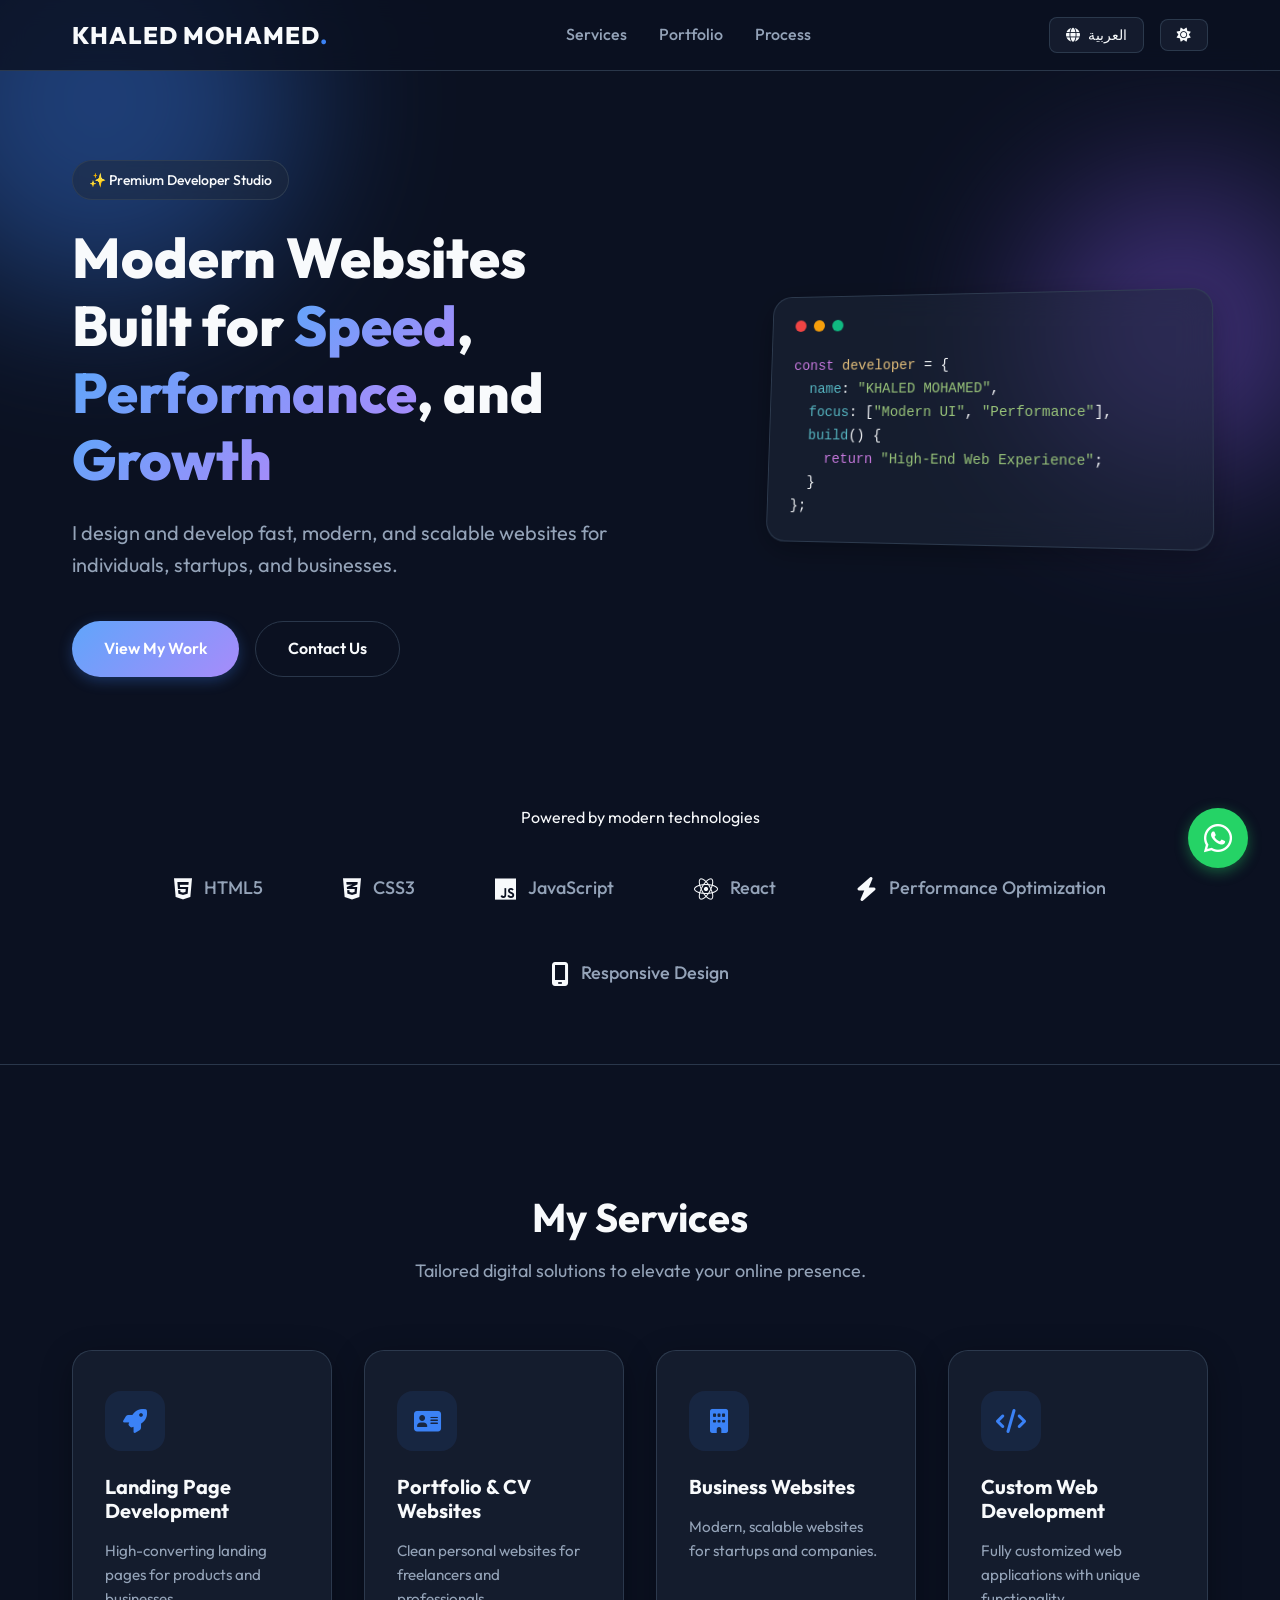
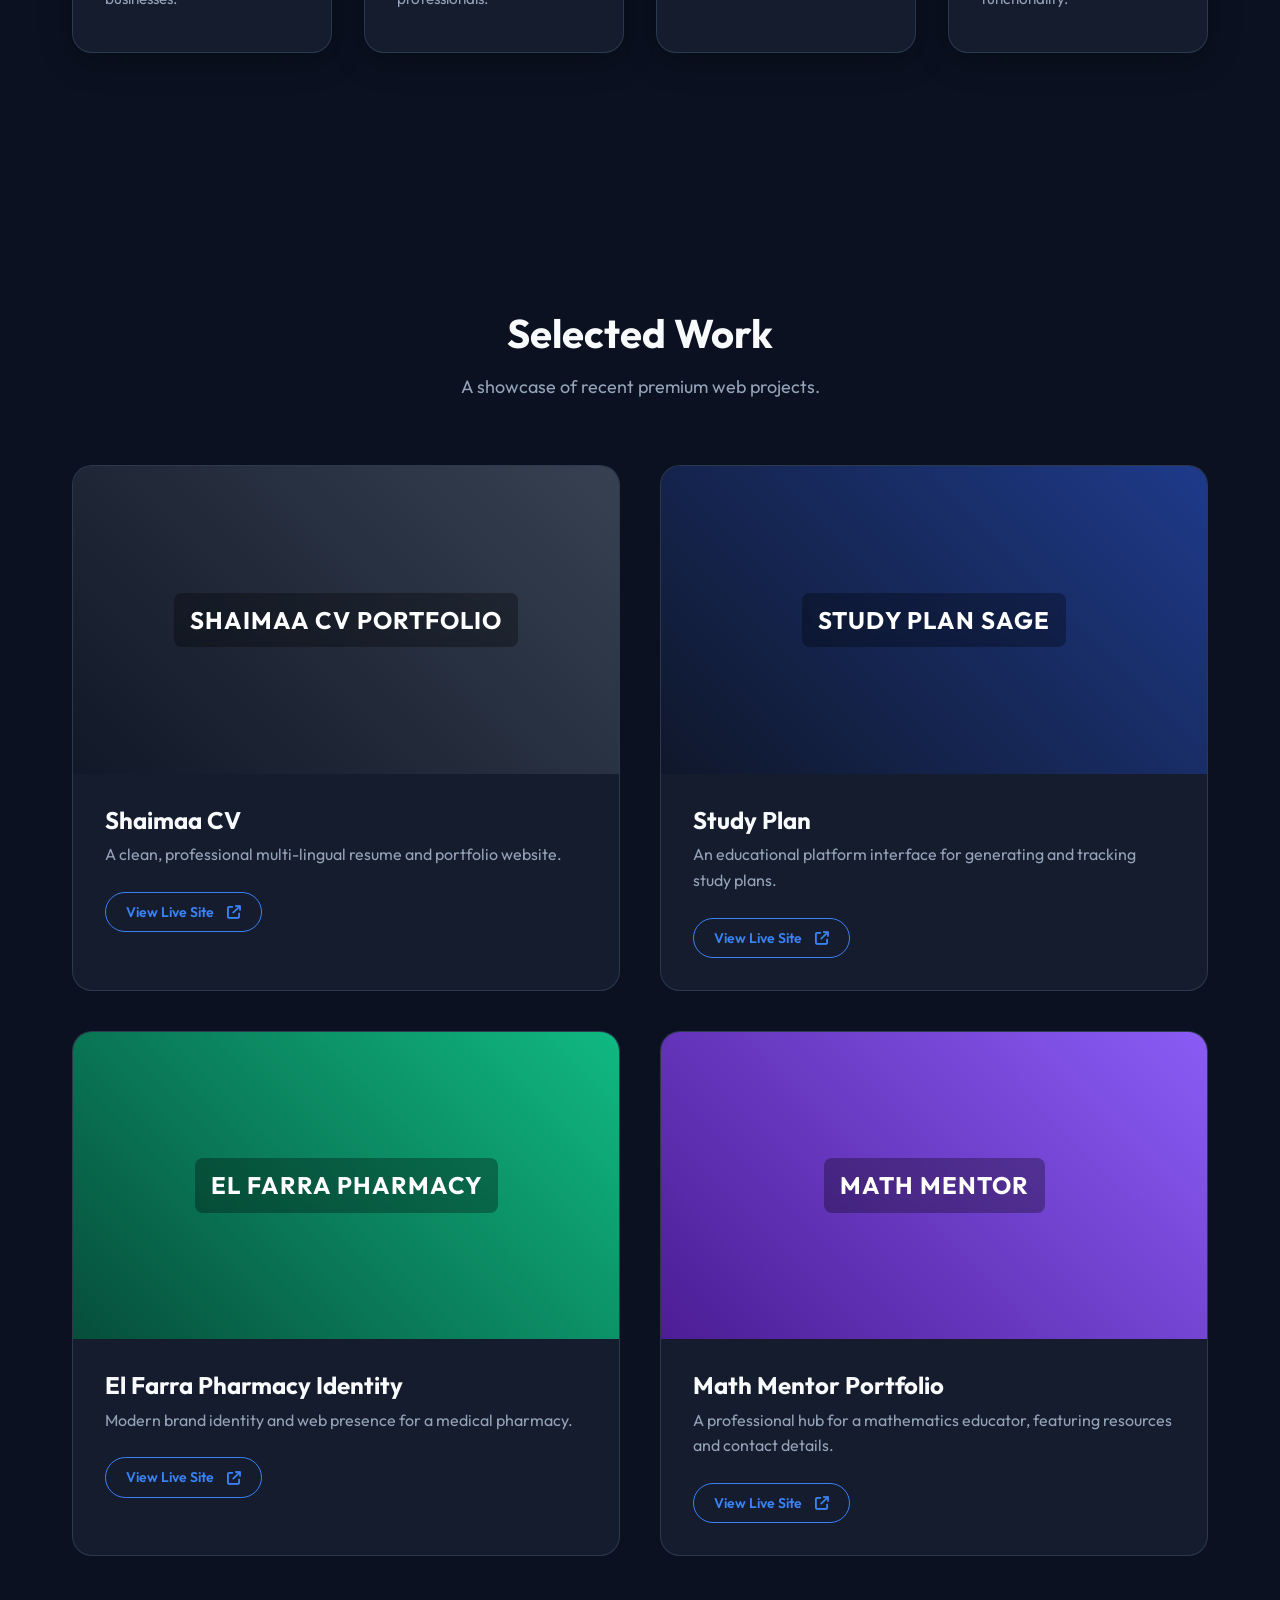
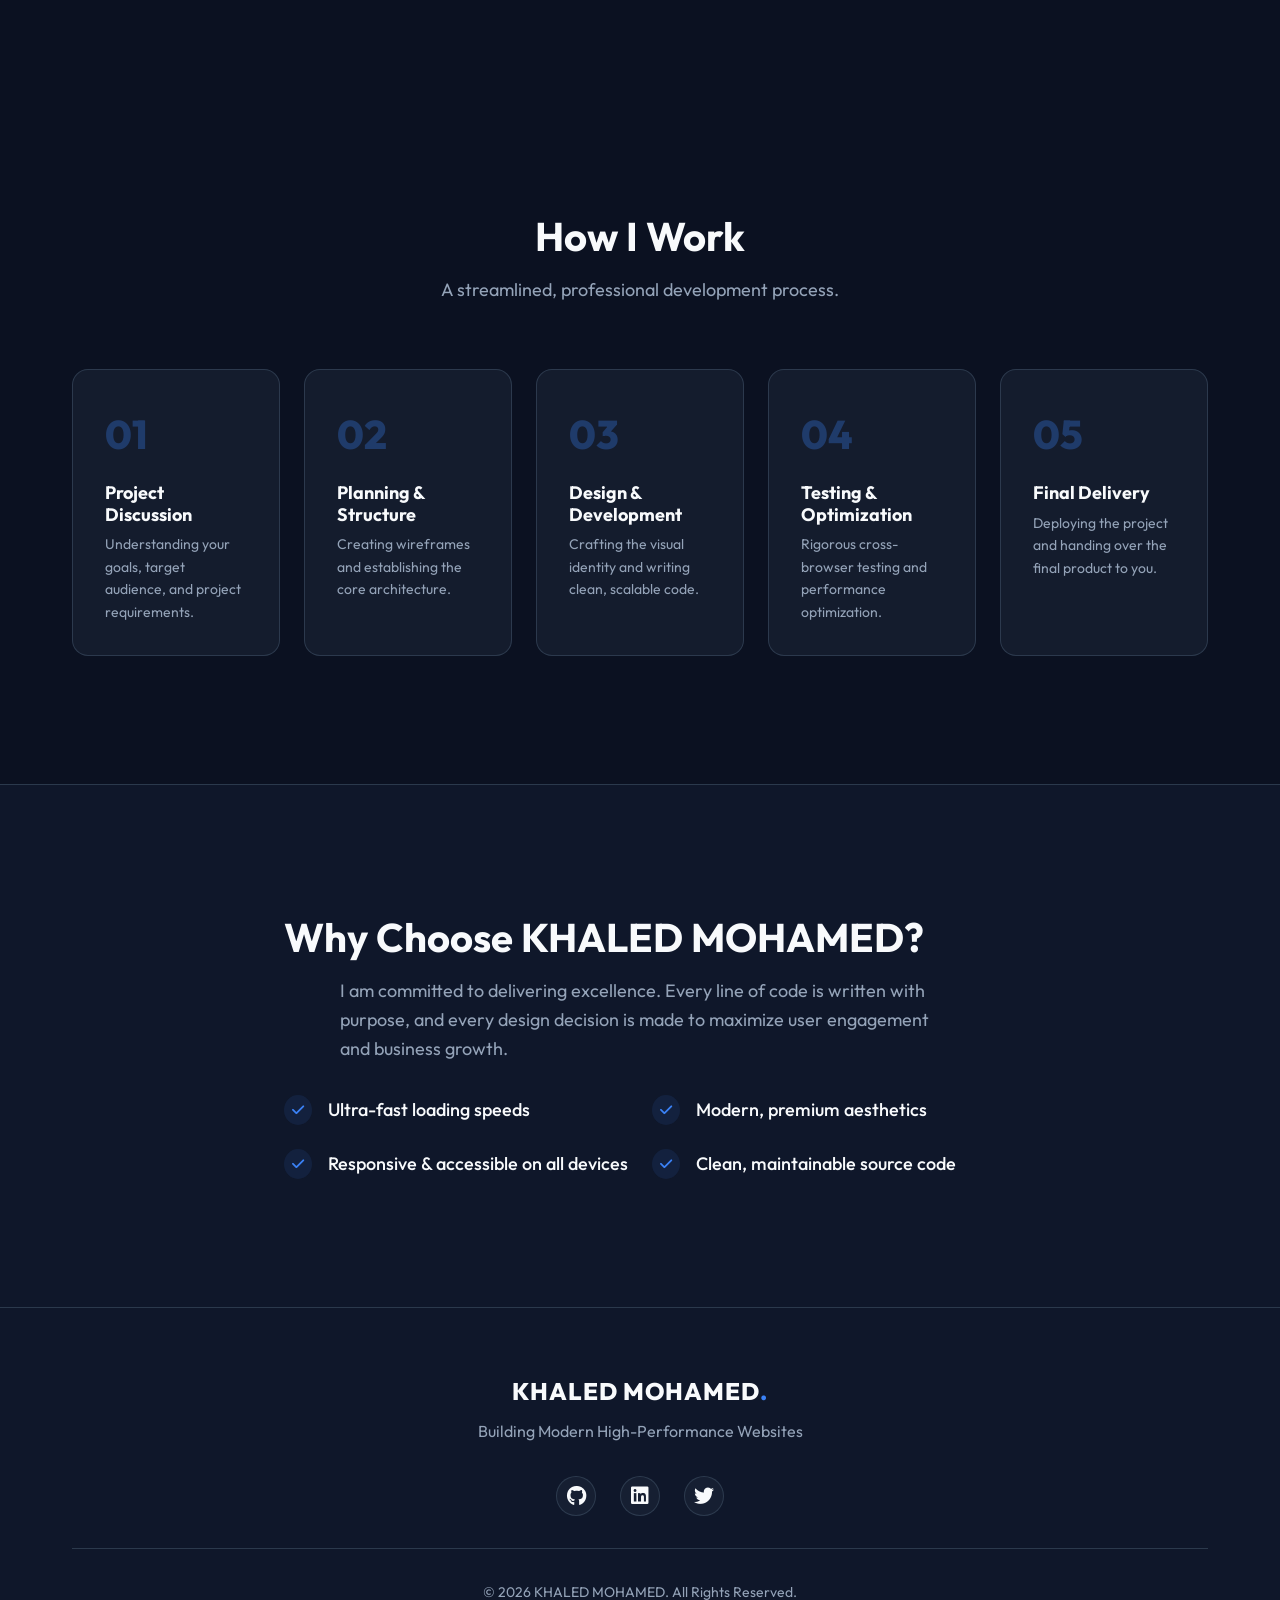
==== index.html @ 5a45541d "Add files via upload" ====
<!DOCTYPE html>
<html lang="en" dir="ltr">
<head>
    <meta charset="UTF-8">
    <meta name="viewport" content="width=device-width, initial-scale=1.0">
    <title data-i18n="page_title">KHALED MOHAMED | Modern Web Development Studio</title>
    
    <!-- Advanced SEO Meta Tags -->
    <meta name="description" content="KHALED MOHAMED (خالد محمد) - Modern Web Development Studio building fast, scalable, and premium websites. Expert in UI/UX, responsive design, and performance optimization.">
    <meta name="keywords" content="Khaled mohamed, khaled mohamed, خالد محمد, web development, freelance developer, modern websites, KHALED MOHAMED, front-end, UI/UX, React, JavaScript, HTML, CSS, web design, portfolio, programmer, Egypt, web developer">
    <meta name="author" content="KHALED MOHAMED">
    <meta name="robots" content="index, follow"> <!-- Tells Google to index the page and follow links -->
    <meta name="language" content="English, Arabic">
    
    <!-- Canonical URL (Replace with your actual domain when launching) -->
    <link rel="canonical" href="https://khaledmohamed.com/">
    
    <meta name="theme-color" content="#3b82f6">

    <!-- Open Graph / Social Sharing Meta Tags -->
    <meta property="og:type" content="website">
    <meta property="og:title" content="KHALED MOHAMED | Modern Web Development Studio">
    <meta property="og:description" content="KHALED MOHAMED (خالد محمد) - Modern Web Development Studio building fast, scalable, and premium websites.">
    <meta property="og:image" content="./og-image.jpg">
    
    <!-- Twitter Card Meta Tags -->
    <meta name="twitter:card" content="summary_large_image">
    <meta name="twitter:title" content="KHALED MOHAMED | Modern Web Development Studio">
    <meta name="twitter:description" content="KHALED MOHAMED (خالد محمد) - Modern Web Development Studio building fast, scalable, and premium websites.">
    <meta name="twitter:image" content="./og-image.jpg">

    <!-- PWA Manifest -->
    <link rel="manifest" href="manifest.json">
    <link rel="apple-touch-icon" href="https://cdn-icons-png.flaticon.com/512/1005/1005141.png">
    
    <!-- Google Fonts -->
    <link rel="preconnect" href="https://fonts.googleapis.com">
    <link rel="preconnect" href="https://fonts.gstatic.com" crossorigin>
    <link href="https://fonts.googleapis.com/css2?family=Cairo:wght@400;600;700;800&family=Outfit:wght@300;400;500;600;700;800&display=swap" rel="stylesheet">
    
    <!-- Font Awesome Icons -->
    <link rel="stylesheet" href="https://cdnjs.cloudflare.com/ajax/libs/font-awesome/6.4.0/css/all.min.css">
    
    <!-- Custom CSS -->
    <link rel="stylesheet" href="style.css">
</head>
<body class="dark disable-transitions">
    
    <!-- Background Animation Elements -->
    <div class="blob blob-1"></div>
    <div class="blob blob-2"></div>

    <!-- Navbar -->
    <nav class="navbar">
        <div class="container nav-container">
            <a href="#" class="logo">
                <span class="logo-text">KHALED MOHAMED<span class="dot">.</span></span>
            </a>
            
            <div class="nav-links">
                <a href="#services" data-i18n="nav_services">Services</a>
                <a href="#portfolio" data-i18n="nav_portfolio">Portfolio</a>
                <a href="#process" data-i18n="nav_process">Process</a>
            </div>

            <div class="nav-controls">
                <button id="lang-toggle" class="control-btn" aria-label="Toggle Language">
                    <i class="fa-solid fa-globe"></i> <span id="current-lang">العربية</span>
                </button>
                <button id="theme-toggle" class="control-btn" aria-label="Toggle Theme">
                    <i class="fa-solid fa-moon"></i>
                </button>
                <button class="menu-toggle" aria-label="Toggle Menu">
                    <i class="fa-solid fa-bars"></i>
                </button>
            </div>
        </div>
    </nav>

    <!-- Mobile Menu -->
    <div class="mobile-menu">
        <a href="#services" data-i18n="nav_services" class="mobile-link">Services</a>
        <a href="#portfolio" data-i18n="nav_portfolio" class="mobile-link">Portfolio</a>
        <a href="#process" data-i18n="nav_process" class="mobile-link">Process</a>
    </div>

    <!-- Main Content for SEO -->
    <main>

        <!-- Hero Section -->
        <section id="hero" class="hero">
        <div class="container hero-container">
            <div class="hero-content reveal">
                <div class="badge" data-i18n="hero_badge">✨ Premium Developer Studio</div>
                <h1 class="hero-title" data-i18n="hero_title">
                    Modern Websites Built for <span class="gradient-text">Speed</span>, <span class="gradient-text">Performance</span>, and <span class="gradient-text">Growth</span>
                </h1>
                <p class="hero-subtitle" data-i18n="hero_subtitle">
                    I design and develop fast, modern, and scalable websites for individuals, startups, and businesses.
                </p>
                <div class="hero-buttons">
                    <a href="#portfolio" class="btn btn-primary" data-i18n="btn_view_work">View My Work</a>
                    <a href="https://wa.me/201550527744" target="_blank" class="btn btn-secondary" data-i18n="btn_start_project">Contact Us</a>
                </div>
            </div>
            <!-- Optional 3D/Code mockups in hero can be placed here, keeping graphic minimal for now -->
            <div class="hero-visual reveal fade-left">
                <div class="glass-card mockup-card">
                    <div class="mockup-header">
                        <div class="circle red"></div>
                        <div class="circle yellow"></div>
                        <div class="circle green"></div>
                    </div>
                    <pre><code><span class="keyword">const</span> <span class="variable">developer</span> = {
  <span class="property">name</span>: <span class="string">"KHALED MOHAMED"</span>,
  <span class="property">focus</span>: [<span class="string">"Modern UI"</span>, <span class="string">"Performance"</span>],
  <span class="property">build</span>() {
    <span class="keyword">return</span> <span class="string">"High-End Web Experience"</span>;
  }
};</code></pre>
                </div>
            </div>
        </div>
    </section>

    <!-- Technologies Section -->
    <section id="tech" class="tech-section">
        <div class="container">
            <p class="section-subtitle text-center reveal" data-i18n="tech_subtitle">Powered by modern technologies</p>
            <div class="tech-grid reveal">
                <div class="tech-item"><i class="fa-brands fa-html5"></i> <span>HTML5</span></div>
                <div class="tech-item"><i class="fa-brands fa-css3-alt"></i> <span>CSS3</span></div>
                <div class="tech-item"><i class="fa-brands fa-js"></i> <span>JavaScript</span></div>
                <div class="tech-item"><i class="fa-brands fa-react"></i> <span>React</span></div>
                <div class="tech-item"><i class="fa-solid fa-bolt"></i> <span data-i18n="tech_perf">Performance Optimization</span></div>
                <div class="tech-item"><i class="fa-solid fa-mobile-screen"></i> <span data-i18n="tech_responsive">Responsive Design</span></div>
            </div>
        </div>
    </section>

    <!-- Services Section -->
    <section id="services" class="services-section section-padding">
        <div class="container">
            <div class="section-header reveal">
                <h2 class="section-title" data-i18n="services_title">My Services</h2>
                <p class="section-desc" data-i18n="services_desc">Tailored digital solutions to elevate your online presence.</p>
            </div>
            <div class="services-grid">
                
                <div class="service-card glass-card reveal">
                    <div class="service-icon"><i class="fa-solid fa-rocket"></i></div>
                    <h3 data-i18n="srv_landing_title">Landing Page Development</h3>
                    <p data-i18n="srv_landing_desc">High-converting landing pages for products and businesses.</p>
                </div>
                
                <div class="service-card glass-card reveal" style="transition-delay: 100ms;">
                    <div class="service-icon"><i class="fa-solid fa-address-card"></i></div>
                    <h3 data-i18n="srv_cv_title">Portfolio & CV Websites</h3>
                    <p data-i18n="srv_cv_desc">Clean personal websites for freelancers and professionals.</p>
                </div>

                <div class="service-card glass-card reveal" style="transition-delay: 200ms;">
                    <div class="service-icon"><i class="fa-solid fa-building"></i></div>
                    <h3 data-i18n="srv_business_title">Business Websites</h3>
                    <p data-i18n="srv_business_desc">Modern, scalable websites for startups and companies.</p>
                </div>

                <div class="service-card glass-card reveal" style="transition-delay: 300ms;">
                    <div class="service-icon"><i class="fa-solid fa-code"></i></div>
                    <h3 data-i18n="srv_custom_title">Custom Web Development</h3>
                    <p data-i18n="srv_custom_desc">Fully customized web applications with unique functionality.</p>
                </div>

            </div>
        </div>
    </section>

    <!-- Portfolio Section -->
    <section id="portfolio" class="portfolio-section section-padding">
        <div class="container">
            <div class="section-header reveal">
                <h2 class="section-title" data-i18n="portfolio_title">Selected Work</h2>
                <p class="section-desc" data-i18n="portfolio_desc">A showcase of recent premium web projects.</p>
            </div>
            
            <div class="portfolio-grid">
                
                <!-- Project 1 -->
                <div class="portfolio-card reveal">
                    <div class="portfolio-img-wrapper">
                        <!-- Placeholder Gradient for High End Feel -->
                        <div class="portfolio-placeholder" style="background: linear-gradient(45deg, #111827, #374151);">
                            <span class="preview-text">Shaimaa CV Portfolio</span>
                        </div>
                    </div>
                    <div class="portfolio-info">
                        <h3>Shaimaa CV</h3>
                        <p data-i18n="proj_shaimaa_desc">A clean, professional multi-lingual resume and portfolio website.</p>
                        <a href="https://shaimaa-cv.vercel.app/" target="_blank" class="btn btn-outline" data-i18n="btn_live_site">View Live Site <i class="fa-solid fa-arrow-up-right-from-square"></i></a>
                    </div>
                </div>

                <!-- Project 2 -->
                <div class="portfolio-card reveal">
                    <div class="portfolio-img-wrapper">
                        <div class="portfolio-placeholder" style="background: linear-gradient(45deg, #0f172a, #1e3a8a);">
                            <span class="preview-text">Study Plan Sage</span>
                        </div>
                    </div>
                    <div class="portfolio-info">
                        <h3>Study Plan</h3>
                        <p data-i18n="proj_study_desc">An educational platform interface for generating and tracking study plans.</p>
                        <a href="https://study-plan1-sage.vercel.app/" target="_blank" class="btn btn-outline" data-i18n="btn_live_site">View Live Site <i class="fa-solid fa-arrow-up-right-from-square"></i></a>
                    </div>
                </div>

                <!-- Project 3 -->
                <div class="portfolio-card reveal">
                    <div class="portfolio-img-wrapper">
                        <div class="portfolio-placeholder" style="background: linear-gradient(45deg, #064e3b, #10b981);">
                            <span class="preview-text">El Farra Pharmacy</span>
                        </div>
                    </div>
                    <div class="portfolio-info">
                        <h3>El Farra Pharmacy Identity</h3>
                        <p data-i18n="proj_pharmacy_desc">Modern brand identity and web presence for a medical pharmacy.</p>
                        <a href="https://el-farra-pharmacy-identity.vercel.app/" target="_blank" class="btn btn-outline" data-i18n="btn_live_site">View Live Site <i class="fa-solid fa-arrow-up-right-from-square"></i></a>
                    </div>
                </div>

                <!-- Project 4 -->
                <div class="portfolio-card reveal">
                    <div class="portfolio-img-wrapper">
                        <div class="portfolio-placeholder" style="background: linear-gradient(45deg, #4c1d95, #8b5cf6);">
                            <span class="preview-text">Math Mentor</span>
                        </div>
                    </div>
                    <div class="portfolio-info">
                        <h3>Math Mentor Portfolio</h3>
                        <p data-i18n="proj_math_desc">A professional hub for a mathematics educator, featuring resources and contact details.</p>
                        <a href="https://math-mentor-portfolio.vercel.app/" target="_blank" class="btn btn-outline" data-i18n="btn_live_site">View Live Site <i class="fa-solid fa-arrow-up-right-from-square"></i></a>
                    </div>
                </div>

            </div>
        </div>
    </section>

    <!-- Process Section -->
    <section id="process" class="process-section section-padding">
        <div class="container">
            <div class="section-header reveal">
                <h2 class="section-title" data-i18n="process_title">How I Work</h2>
                <p class="section-desc" data-i18n="process_desc">A streamlined, professional development process.</p>
            </div>
            
            <div class="process-timeline">
                <div class="process-step reveal">
                    <div class="step-number">01</div>
                    <h3 data-i18n="step_1_title">Project Discussion</h3>
                    <p data-i18n="step_1_desc">Understanding your goals, target audience, and project requirements.</p>
                </div>
                <div class="process-step reveal" style="transition-delay: 100ms;">
                    <div class="step-number">02</div>
                    <h3 data-i18n="step_2_title">Planning & Structure</h3>
                    <p data-i18n="step_2_desc">Creating wireframes and establishing the core architecture.</p>
                </div>
                <div class="process-step reveal" style="transition-delay: 200ms;">
                    <div class="step-number">03</div>
                    <h3 data-i18n="step_3_title">Design & Development</h3>
                    <p data-i18n="step_3_desc">Crafting the visual identity and writing clean, scalable code.</p>
                </div>
                <div class="process-step reveal" style="transition-delay: 300ms;">
                    <div class="step-number">04</div>
                    <h3 data-i18n="step_4_title">Testing & Optimization</h3>
                    <p data-i18n="step_4_desc">Rigorous cross-browser testing and performance optimization.</p>
                </div>
                <div class="process-step reveal" style="transition-delay: 400ms;">
                    <div class="step-number">05</div>
                    <h3 data-i18n="step_5_title">Final Delivery</h3>
                    <p data-i18n="step_5_desc">Deploying the project and handing over the final product to you.</p>
                </div>
            </div>
        </div>
    </section>

    <!-- Why Choose Us Section -->
    <section class="why-section section-padding">
        <div class="container">
            <div class="why-grid">
                <div class="why-content reveal">
                    <h2 class="section-title" data-i18n="why_title">Why Choose KHALED MOHAMED?</h2>
                    <p class="section-desc text-left" data-i18n="why_desc">I am committed to delivering excellence. Every line of code is written with purpose, and every design decision is made to maximize user engagement and business growth.</p>
                    
                    <ul class="why-list">
                        <li><i class="fa-solid fa-check"></i> <span data-i18n="why_1">Ultra-fast loading speeds</span></li>
                        <li><i class="fa-solid fa-check"></i> <span data-i18n="why_2">Modern, premium aesthetics</span></li>
                        <li><i class="fa-solid fa-check"></i> <span data-i18n="why_3">Responsive & accessible on all devices</span></li>
                        <li><i class="fa-solid fa-check"></i> <span data-i18n="why_4">Clean, maintainable source code</span></li>
                    </ul>
                </div>
            </div>
        </div>
    </section>

    </main>

    <!-- Footer -->
    <footer class="footer">
        <div class="container footer-container">
            <div class="footer-brand">
                <a href="#" class="logo">
                    <span class="logo-text">KHALED MOHAMED<span class="dot">.</span></span>
                </a>
                <p data-i18n="footer_slogan">Building Modern High-Performance Websites</p>
            </div>
            <div class="footer-social">
                <a href="#"><i class="fa-brands fa-github"></i></a>
                <a href="#"><i class="fa-brands fa-linkedin"></i></a>
                <a href="#"><i class="fa-brands fa-twitter"></i></a>
            </div>
            <div class="footer-copyright">
                <p>&copy; <span id="year">2026</span> KHALED MOHAMED. <span data-i18n="footer_rights">All Rights Reserved.</span></p>
            </div>
        </div>
    </footer>

    <!-- WhatsApp Floating Button -->
    <a href="https://wa.me/201550527744" class="whatsapp-btn" target="_blank" aria-label="Contact on WhatsApp">
        <i class="fa-brands fa-whatsapp"></i>
    </a>

    <script src="script.js"></script>
</body>
</html>
---- style.css ----
/* =========================================
   KHD STUDIO - CSS VARIABLES & SETUP
   ========================================= */

@import url('https://fonts.googleapis.com/css2?family=Cairo:wght@400;600;700;800&family=Outfit:wght@300;400;500;600;700;800&display=swap');

:root {
  /* LIGHT THEME VARIABLES */
  --bg-color: #f8fafc;
  --bg-secondary: #ffffff;
  
  --text-primary: #0f172a;
  --text-secondary: #475569;
  
  --accent-color: #3b82f6;
  --accent-hover: #2563eb;
  --accent-gradient: linear-gradient(135deg, #3b82f6 0%, #8b5cf6 100%);
  
  --card-bg: rgba(255, 255, 255, 0.7);
  --card-border: rgba(226, 232, 240, 0.8);
  --card-hover-border: rgba(59, 130, 246, 0.3);
  
  --nav-bg: rgba(248, 250, 252, 0.8);
  --glass-shadow: 0 8px 32px 0 rgba(31, 38, 135, 0.07);
  
  --font-en: 'Outfit', sans-serif;
  --font-ar: 'Cairo', sans-serif;
  
  --transition: all 0.3s cubic-bezier(0.4, 0, 0.2, 1);
}

.dark {
  /* DARK THEME VARIABLES */
  --bg-color: #0b1121;
  --bg-secondary: #0f172a;
  
  --text-primary: #f8fafc;
  --text-secondary: #94a3b8;
  
  --accent-color: #3b82f6;
  --accent-hover: #60a5fa;
  --accent-gradient: linear-gradient(135deg, #60a5fa 0%, #a78bfa 100%);
  
  --card-bg: rgba(30, 41, 59, 0.5);
  --card-border: rgba(51, 65, 85, 0.8);
  --card-hover-border: rgba(96, 165, 250, 0.3);
  
  --nav-bg: rgba(11, 17, 33, 0.8);
  --glass-shadow: 0 8px 32px 0 rgba(0, 0, 0, 0.3);
}

* {
  margin: 0;
  padding: 0;
  box-sizing: border-box;
}

html {
  scroll-behavior: smooth;
}

body {
  font-family: var(--font-en);
  background-color: var(--bg-color);
  color: var(--text-primary);
  line-height: 1.6;
  overflow-x: hidden;
  transition: background-color 0.4s ease, color 0.4s ease;
}

body.disable-transitions * {
  transition: none !important;
}

/* RTL Support */
html[dir="rtl"] body {
  font-family: var(--font-ar);
}

.container {
  width: 100%;
  max-width: 1200px;
  margin: 0 auto;
  padding: 0 2rem;
}

a {
  text-decoration: none;
  color: inherit;
  transition: var(--transition);
}

ul {
  list-style: none;
}

.section-padding {
  padding: 8rem 0;
}

.text-center {
  text-align: center;
}

.text-left {
  text-align: left;
}
html[dir="rtl"] .text-left {
  text-align: right;
}

/* =========================================
   TYPOGRAPHY
   ========================================= */

h1, h2, h3, h4, h5, h6 {
  line-height: 1.2;
  margin-bottom: 1rem;
  color: var(--text-primary);
}

.gradient-text {
  background: var(--accent-gradient);
  -webkit-background-clip: text;
  -webkit-text-fill-color: transparent;
  background-clip: text;
  display: inline-block;
}

.section-header {
  text-align: center;
  margin-bottom: 4rem;
}

.section-title {
  font-size: 2.5rem;
  font-weight: 700;
}

.section-desc {
  font-size: 1.125rem;
  color: var(--text-secondary);
  max-width: 600px;
  margin: 0 auto;
}

/* =========================================
   BUTTONS
   ========================================= */

.btn {
  display: inline-flex;
  align-items: center;
  justify-content: center;
  padding: 0.875rem 2rem;
  font-size: 1rem;
  font-weight: 600;
  border-radius: 99px;
  cursor: pointer;
  transition: var(--transition);
  border: none;
  gap: 0.5rem;
}

.btn-primary {
  background: var(--accent-gradient);
  color: #fff !important;
  box-shadow: 0 4px 14px rgba(59, 130, 246, 0.3);
}

.btn-primary:hover {
  transform: translateY(-2px);
  box-shadow: 0 6px 20px rgba(59, 130, 246, 0.4);
}

.btn-secondary {
  background: transparent;
  color: var(--text-primary);
  border: 1px solid var(--card-border);
}

.btn-secondary:hover {
  background: var(--card-bg);
  border-color: var(--text-primary);
}

.btn-outline {
  background: transparent;
  color: var(--accent-color);
  border: 1px solid var(--accent-color);
  padding: 0.5rem 1.25rem;
  font-size: 0.875rem;
}

.btn-outline:hover {
  background: var(--accent-color);
  color: #fff;
}

/* =========================================
   BACKGROUND ANIMATIONS
   ========================================= */

.blob {
  position: absolute;
  filter: blur(80px);
  z-index: -1;
  opacity: 0.4;
  animation: float 20s infinite ease-in-out alternate;
}

.blob-1 {
  width: 400px;
  height: 400px;
  background: #3b82f6;
  border-radius: 50%;
  top: -100px;
  left: -100px;
}

.blob-2 {
  width: 300px;
  height: 300px;
  background: #8b5cf6;
  border-radius: 50%;
  top: 20%;
  right: -50px;
  animation-delay: -5s;
}

@keyframes float {
  0% { transform: translate(0, 0) scale(1); }
  50% { transform: translate(50px, 30px) scale(1.1); }
  100% { transform: translate(-20px, 60px) scale(0.9); }
}

/* =========================================
   NAVBAR
   ========================================= */

.navbar {
  position: fixed;
  top: 0;
  left: 0;
  width: 100%;
  padding: 1rem 0;
  background: var(--nav-bg);
  backdrop-filter: blur(12px);
  -webkit-backdrop-filter: blur(12px);
  z-index: 100;
  border-bottom: 1px solid var(--card-border);
  transition: var(--transition);
}

.nav-container {
  display: flex;
  justify-content: space-between;
  align-items: center;
}

.logo-text {
  font-size: 1.5rem;
  font-weight: 800;
  letter-spacing: 1px;
}
.dot {
  color: var(--accent-color);
}

.nav-links {
  display: flex;
  gap: 2rem;
}

.nav-links a {
  font-weight: 500;
  color: var(--text-secondary);
}

.nav-links a:hover {
  color: var(--text-primary);
}

.nav-controls {
  display: flex;
  align-items: center;
  gap: 1rem;
}

.control-btn {
  background: var(--card-bg);
  border: 1px solid var(--card-border);
  color: var(--text-primary);
  padding: 0.5rem 1rem;
  border-radius: 8px;
  cursor: pointer;
  font-family: inherit;
  font-size: 0.875rem;
  display: flex;
  align-items: center;
  gap: 0.5rem;
  transition: var(--transition);
}

.control-btn:hover {
  border-color: var(--accent-color);
  color: var(--accent-color);
}

.menu-toggle {
  display: none;
  background: transparent;
  border: none;
  color: var(--text-primary);
  font-size: 1.5rem;
  cursor: pointer;
}

.mobile-menu {
  position: fixed;
  top: 70px;
  left: 0;
  width: 100%;
  background: var(--bg-color);
  padding: 2rem;
  display: flex;
  flex-direction: column;
  gap: 1.5rem;
  border-bottom: 1px solid var(--card-border);
  transform: translateY(-150%);
  transition: transform 0.3s ease;
  z-index: 99;
}

.mobile-menu.active {
  transform: translateY(0);
}

.mobile-link {
  font-size: 1.25rem;
  font-weight: 600;
}

/* =========================================
   HERO SECTION
   ========================================= */

.hero {
  padding-top: 10rem;
  padding-bottom: 6rem;
  position: relative;
  overflow: hidden;
}

.hero-container {
  display: flex;
  align-items: center;
  justify-content: space-between;
  gap: 4rem;
}

.hero-content {
  flex: 1;
  max-width: 600px;
}

.badge {
  display: inline-block;
  padding: 0.5rem 1rem;
  background: var(--card-bg);
  border: 1px solid var(--card-border);
  border-radius: 99px;
  font-size: 0.875rem;
  font-weight: 500;
  margin-bottom: 1.5rem;
  backdrop-filter: blur(4px);
}

.hero-title {
  font-size: 3.5rem;
  font-weight: 800;
  margin-bottom: 1.5rem;
}

.hero-subtitle {
  font-size: 1.25rem;
  color: var(--text-secondary);
  margin-bottom: 2.5rem;
}

.hero-buttons {
  display: flex;
  gap: 1rem;
}

.hero-visual {
  flex: 1;
  display: flex;
  justify-content: flex-end;
}

/* Mockup Card */
.glass-card {
  background: var(--card-bg);
  backdrop-filter: blur(16px);
  -webkit-backdrop-filter: blur(16px);
  border: 1px solid var(--card-border);
  border-radius: 20px;
  box-shadow: var(--glass-shadow);
}

.mockup-card {
  width: 100%;
  max-width: 450px;
  padding: 1.5rem;
  transform: perspective(1000px) rotateY(-10deg) rotateX(5deg);
  transition: transform 0.5s ease;
}

.mockup-card:hover {
  transform: perspective(1000px) rotateY(0deg) rotateX(0deg);
}
html[dir="rtl"] .mockup-card {
  transform: perspective(1000px) rotateY(10deg) rotateX(5deg);
  text-align: left;
}
html[dir="rtl"] .mockup-card:hover {
  transform: perspective(1000px) rotateY(0deg) rotateX(0deg);
}

.mockup-header {
  display: flex;
  gap: 0.5rem;
  margin-bottom: 1.5rem;
}

.circle {
  width: 12px;
  height: 12px;
  border-radius: 50%;
}
.red { background: #ef4444; }
.yellow { background: #f59e0b; }
.green { background: #10b981; }

.mockup-card pre {
  font-family: inherit;
  font-size: 0.9rem;
  color: var(--text-primary);
  overflow-x: hidden;
}

/* Syntax Highlighting Fake */
.keyword { color: #c678dd; }
.variable { color: #e5c07b; }
.string { color: #98c379; }
.property { color: #56b6c2; }

/* =========================================
   TECHNOLOGIES
   ========================================= */

.tech-section {
  padding: 2rem 0 4rem;
  border-bottom: 1px solid var(--card-border);
}

.tech-grid {
  display: flex;
  flex-wrap: wrap;
  justify-content: center;
  gap: 2rem;
  margin-top: 2rem;
}

.tech-item {
  display: flex;
  align-items: center;
  gap: 0.75rem;
  font-size: 1.125rem;
  font-weight: 500;
  color: var(--text-secondary);
  padding: 0.75rem 1.5rem;
  border-radius: 12px;
  transition: var(--transition);
}

.tech-item i {
  font-size: 1.5rem;
  color: var(--text-primary);
}

.tech-item:hover {
  color: var(--text-primary);
  background: var(--card-bg);
  box-shadow: var(--glass-shadow);
  transform: translateY(-2px);
}

/* =========================================
   SERVICES
   ========================================= */

.services-grid {
  display: grid;
  grid-template-columns: repeat(auto-fit, minmax(250px, 1fr));
  gap: 2rem;
}

.service-card {
  padding: 2.5rem 2rem;
  transition: var(--transition);
  position: relative;
  overflow: hidden;
}

.service-card::before {
  content: '';
  position: absolute;
  top: 0;
  left: 0;
  width: 100%;
  height: 4px;
  background: var(--accent-gradient);
  transform: scaleX(0);
  transform-origin: left;
  transition: transform 0.4s ease;
}
html[dir="rtl"] .service-card::before {
  transform-origin: right;
}

.service-card:hover {
  transform: translateY(-10px);
  border-color: var(--card-hover-border);
}

.service-card:hover::before {
  transform: scaleX(1);
}

.service-icon {
  width: 60px;
  height: 60px;
  background: rgba(59, 130, 246, 0.1);
  border-radius: 16px;
  display: flex;
  align-items: center;
  justify-content: center;
  font-size: 1.5rem;
  color: var(--accent-color);
  margin-bottom: 1.5rem;
}

.service-card h3 {
  font-size: 1.25rem;
  margin-bottom: 1rem;
}

.service-card p {
  color: var(--text-secondary);
  font-size: 0.95rem;
}

/* =========================================
   PORTFOLIO
   ========================================= */

.portfolio-grid {
  display: grid;
  grid-template-columns: repeat(2, 1fr);
  gap: 2.5rem;
}

.portfolio-card {
  background: var(--card-bg);
  border: 1px solid var(--card-border);
  border-radius: 20px;
  overflow: hidden;
  transition: var(--transition);
}

.portfolio-card:hover {
  transform: translateY(-5px);
  box-shadow: var(--glass-shadow);
  border-color: var(--card-hover-border);
}

.portfolio-img-wrapper {
  aspect-ratio: 16/9;
  width: 100%;
  overflow: hidden;
}

.portfolio-placeholder {
  width: 100%;
  height: 100%;
  display: flex;
  align-items: center;
  justify-content: center;
  transition: transform 0.5s ease;
}

.portfolio-card:hover .portfolio-placeholder {
  transform: scale(1.05);
}

.preview-text {
  color: #fff;
  font-size: 1.5rem;
  font-weight: 700;
  letter-spacing: 1px;
  text-transform: uppercase;
  background: rgba(0,0,0,0.3);
  padding: 0.5rem 1rem;
  backdrop-filter: blur(4px);
  border-radius: 8px;
}

.portfolio-info {
  padding: 2rem;
}

.portfolio-info h3 {
  font-size: 1.5rem;
  margin-bottom: 0.5rem;
}

.portfolio-info p {
  color: var(--text-secondary);
  margin-bottom: 1.5rem;
}

/* =========================================
   PROCESS
   ========================================= */

.process-timeline {
  display: grid;
  grid-template-columns: repeat(5, 1fr);
  gap: 1.5rem;
}

.process-step {
  position: relative;
  padding: 2rem;
  background: var(--card-bg);
  border: 1px solid var(--card-border);
  border-radius: 16px;
}

.step-number {
  font-size: 2.5rem;
  font-weight: 800;
  color: var(--accent-color);
  opacity: 0.3;
  margin-bottom: 1rem;
  font-family: var(--font-en); /* Keep numbers LTR font */
}

.process-step h3 {
  font-size: 1.125rem;
  margin-bottom: 0.5rem;
}

.process-step p {
  font-size: 0.875rem;
  color: var(--text-secondary);
}

/* =========================================
   WHY US
   ========================================= */

.why-section {
  background: var(--bg-secondary);
  border-top: 1px solid var(--card-border);
}

.why-grid {
  display: flex;
  justify-content: center;
}

.why-content {
  max-width: 800px;
}

.why-list {
  margin-top: 2rem;
  display: grid;
  grid-template-columns: repeat(2, 1fr);
  gap: 1.5rem;
}

.why-list li {
  display: flex;
  align-items: center;
  gap: 1rem;
  font-size: 1.125rem;
  font-weight: 500;
}

.why-list i {
  color: var(--accent-color);
  background: rgba(59, 130, 246, 0.1);
  padding: 0.5rem;
  border-radius: 50%;
  font-size: 0.875rem;
}

/* =========================================
   FOOTER
   ========================================= */

.footer {
  padding: 4rem 0 2rem;
  border-top: 1px solid var(--card-border);
  background: var(--bg-secondary);
}

.footer-container {
  display: flex;
  flex-direction: column;
  align-items: center;
  text-align: center;
  gap: 2rem;
}

.footer-brand p {
  color: var(--text-secondary);
  margin-top: 0.5rem;
}

.footer-social {
  display: flex;
  gap: 1.5rem;
}

.footer-social a {
  width: 40px;
  height: 40px;
  border-radius: 50%;
  background: var(--card-bg);
  border: 1px solid var(--card-border);
  display: flex;
  align-items: center;
  justify-content: center;
  font-size: 1.25rem;
}

.footer-social a:hover {
  background: var(--accent-color);
  color: #fff;
  border-color: var(--accent-color);
  transform: translateY(-3px);
}

.footer-copyright {
  color: var(--text-secondary);
  font-size: 0.875rem;
  padding-top: 2rem;
  border-top: 1px solid var(--card-border);
  width: 100%;
}

/* =========================================
   UTILITIES & ANIMATIONS
   ========================================= */

.reveal {
  opacity: 0;
  transform: translateY(30px);
  transition: all 0.8s cubic-bezier(0.5, 0, 0, 1);
}

.reveal.active {
  opacity: 1;
  transform: translateY(0);
}

/* =========================================
   WhatsApp Floating Button
   ========================================= */

.whatsapp-btn {
  position: fixed;
  bottom: 2rem;
  right: 2rem;
  background-color: #25D366;
  color: white;
  width: 60px;
  height: 60px;
  border-radius: 50%;
  display: flex;
  justify-content: center;
  align-items: center;
  font-size: 2rem;
  box-shadow: 0 4px 14px rgba(37, 211, 102, 0.4);
  z-index: 1000;
  transition: all 0.3s cubic-bezier(0.4, 0, 0.2, 1);
  text-decoration: none;
}

html[dir="rtl"] .whatsapp-btn {
  right: auto;
  left: 2rem;
}

.whatsapp-btn:hover {
  background-color: #128C7E;
  color: white;
  transform: translateY(-5px) scale(1.05);
  box-shadow: 0 6px 20px rgba(37, 211, 102, 0.6);
}

/* =========================================
   ADVANCED RESPONSIVE MEDIA QUERIES
   ========================================= */

/* Laptops and smaller desktops */
@media (max-width: 1200px) {
  .container { padding: 0 1.5rem; }
}

/* Tablets Landscape */
@media (max-width: 1024px) {
  .hero-title { font-size: 3rem; }
  .hero-container { gap: 2rem; }
  .portfolio-grid { grid-template-columns: 1fr; }
  .process-timeline { grid-template-columns: repeat(3, 1fr); gap: 1rem; }
  .section-padding { padding: 6rem 0; }
}

/* Tablets Portrait & Large Smartphones (iOS/Android) */
@media (max-width: 768px) {
  .nav-links { display: none; }
  .menu-toggle { display: block; }
  
  .hero { padding-top: 8rem; padding-bottom: 4rem; }
  .hero-container { flex-direction: column; text-align: center; }
  .hero-content { align-items: center; display: flex; flex-direction: column; max-width: 100%; }
  .hero-buttons { justify-content: center; width: 100%; }
  .hero-visual { display: none; }
  
  .process-timeline { grid-template-columns: 1fr; }
  .why-list { grid-template-columns: 1fr; }
  
  .section-title { font-size: 2rem; }
  .section-padding { padding: 5rem 0; }
  
  .tech-grid { gap: 1rem; }
  .tech-item { font-size: 1rem; padding: 0.5rem 1rem; }
  
  .whatsapp-btn { width: 50px; height: 50px; font-size: 1.5rem; bottom: 1.5rem; right: 1.5rem; }
  html[dir="rtl"] .whatsapp-btn { left: 1.5rem; right: auto; }
}

/* Small Smartphones (iOS/Android) */
@media (max-width: 480px) {
  .hero-title { font-size: 2rem; }
  .hero-subtitle { font-size: 1rem; }
  .hero-buttons { flex-direction: column; width: 100%; gap: 1rem; }
  .btn { width: 100%; padding: 0.75rem 1.5rem; }
  
  .section-title { font-size: 1.75rem; }
  .section-padding { padding: 4rem 0; }
  
  .footer-container { gap: 1.5rem; }
  .footer-social { gap: 1rem; }
  
  .tech-item { width: 100%; justify-content: center; }
}

/* Very Small Devices */
@media (max-width: 360px) {
  .hero-title { font-size: 1.75rem; }
  .logo-text { font-size: 1.25rem; }
}
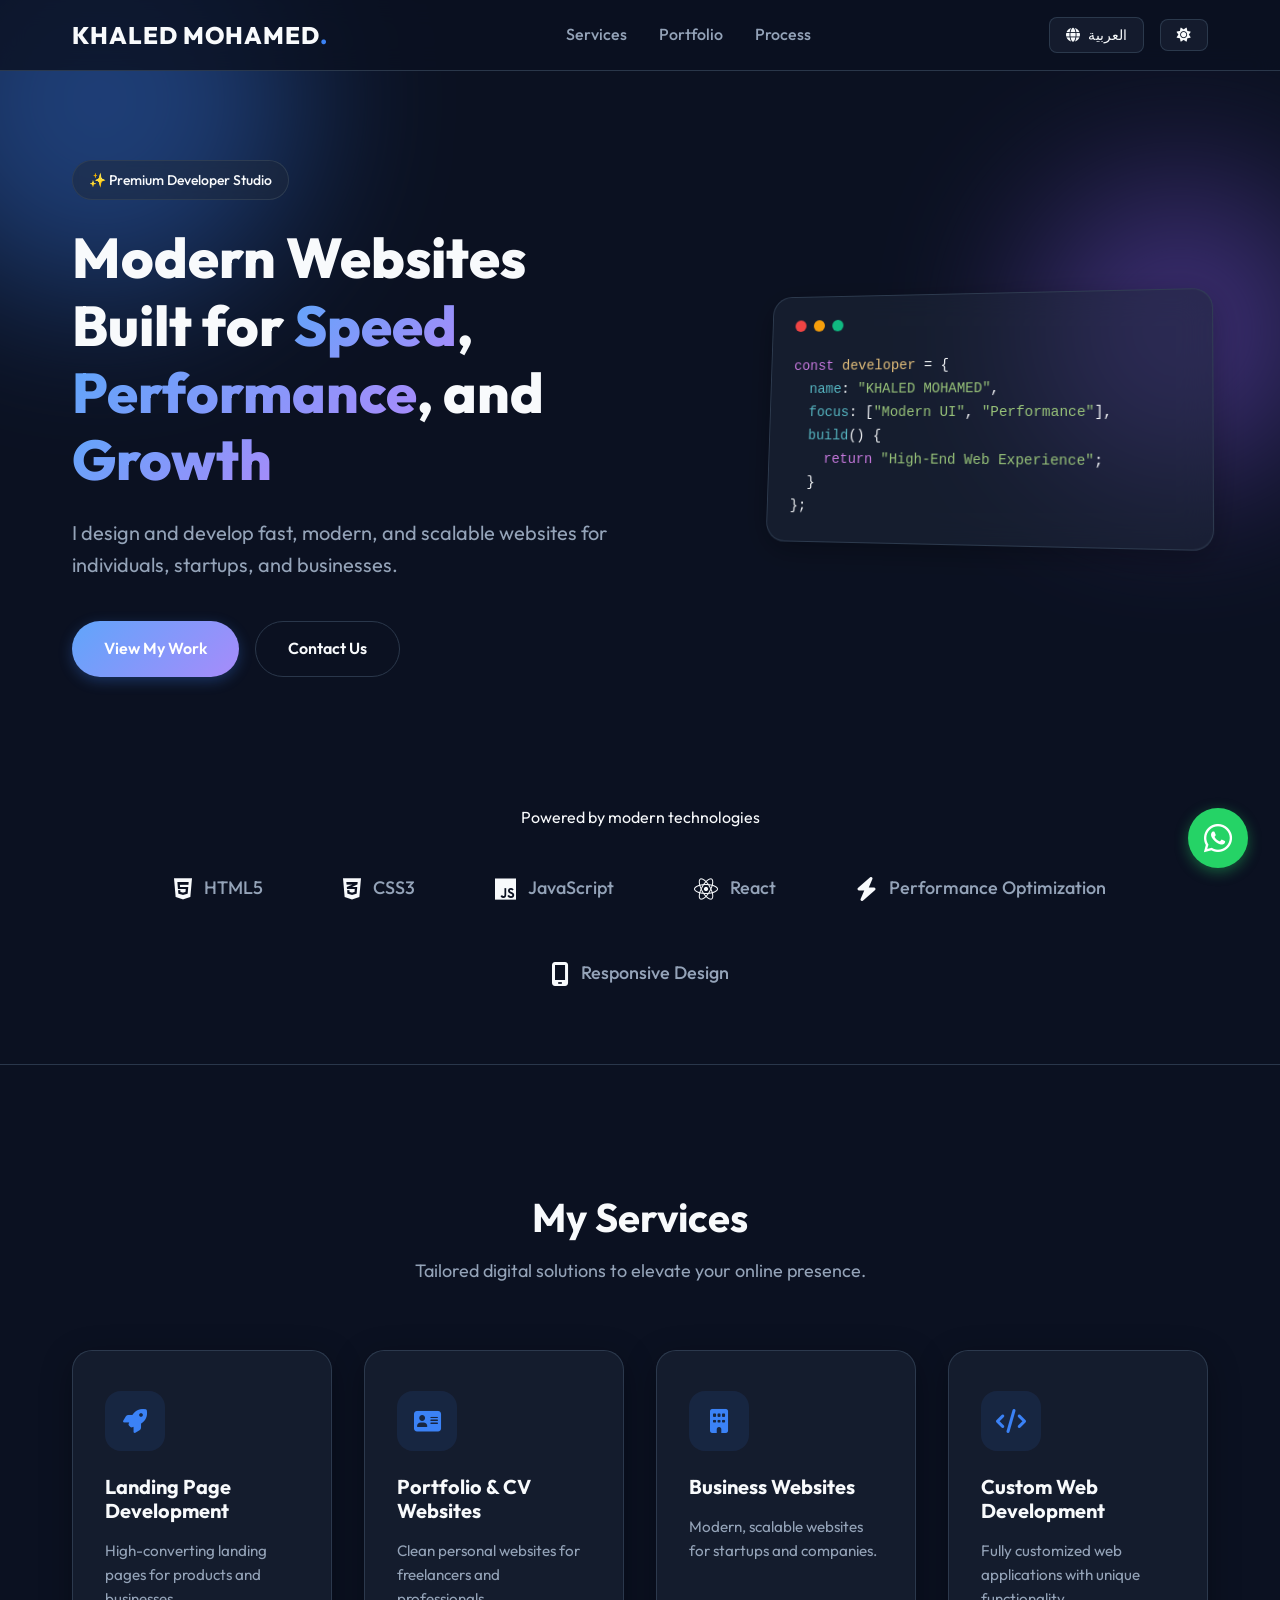
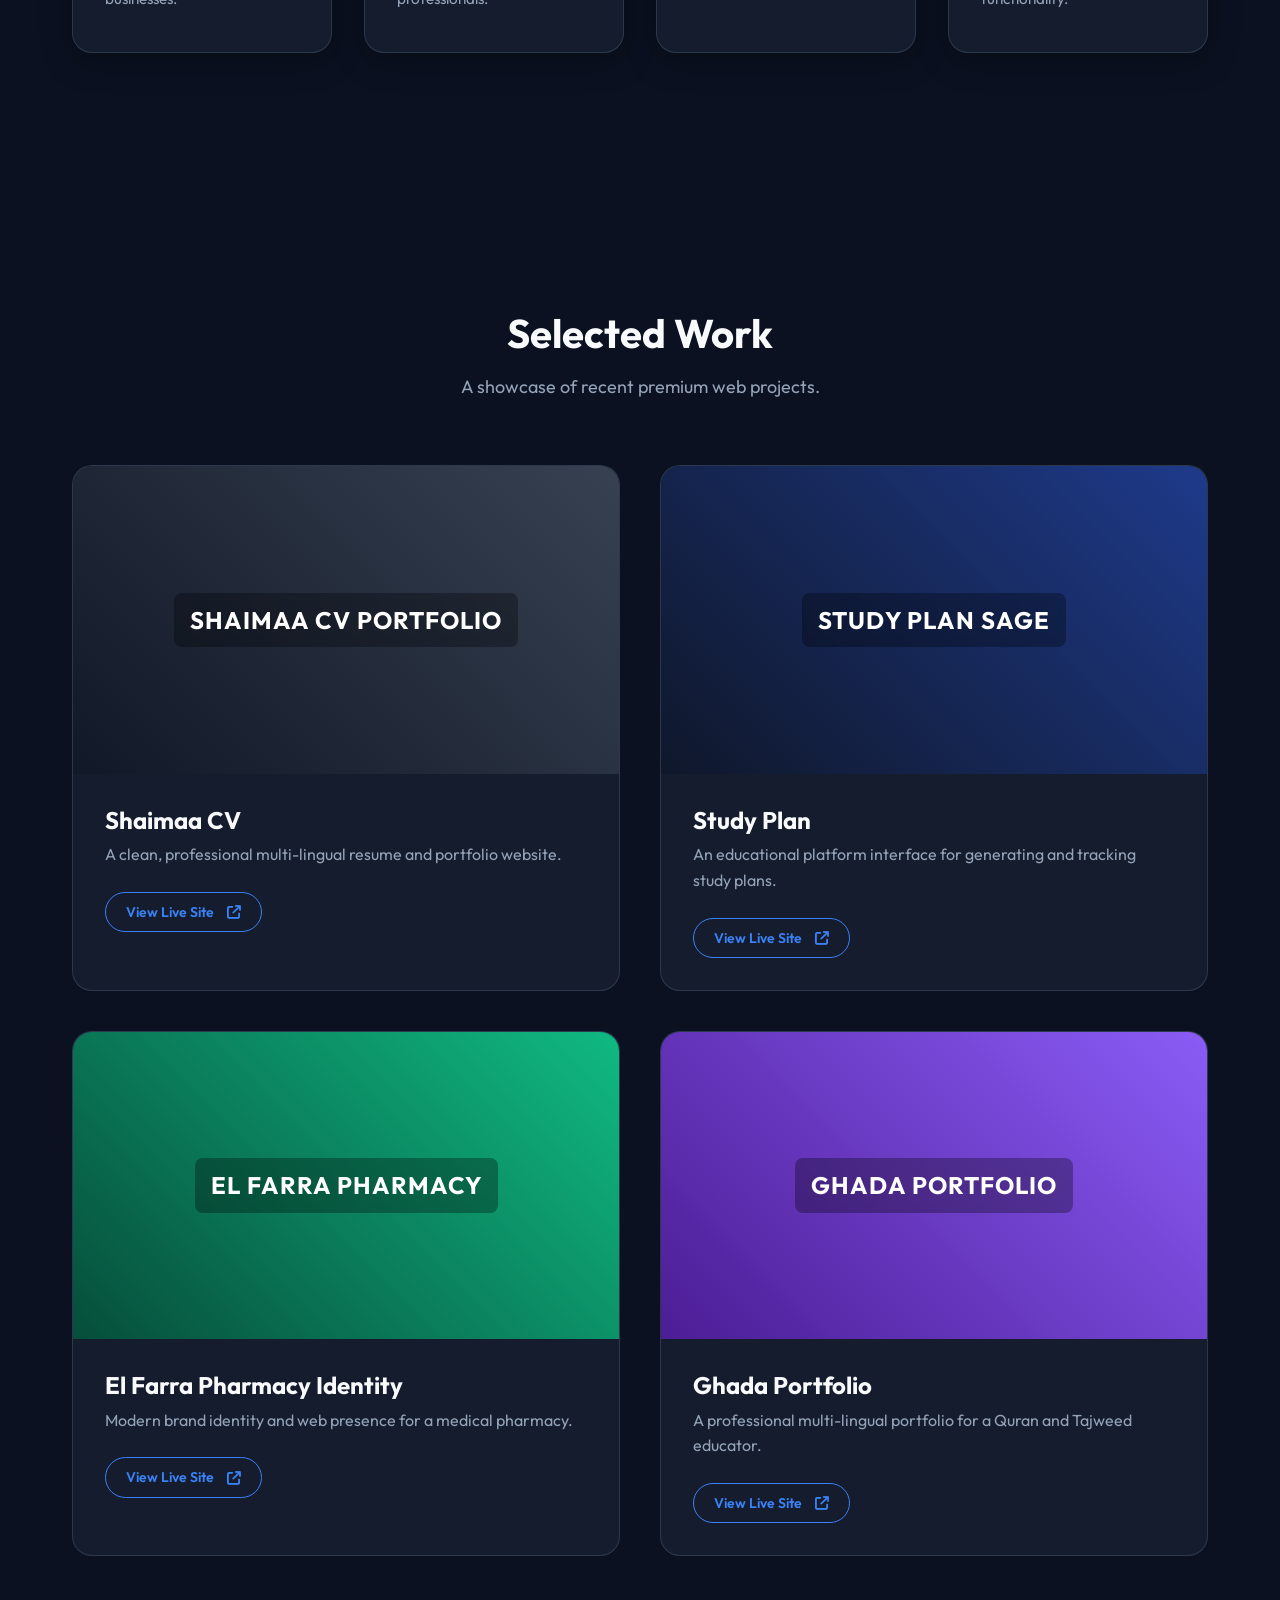
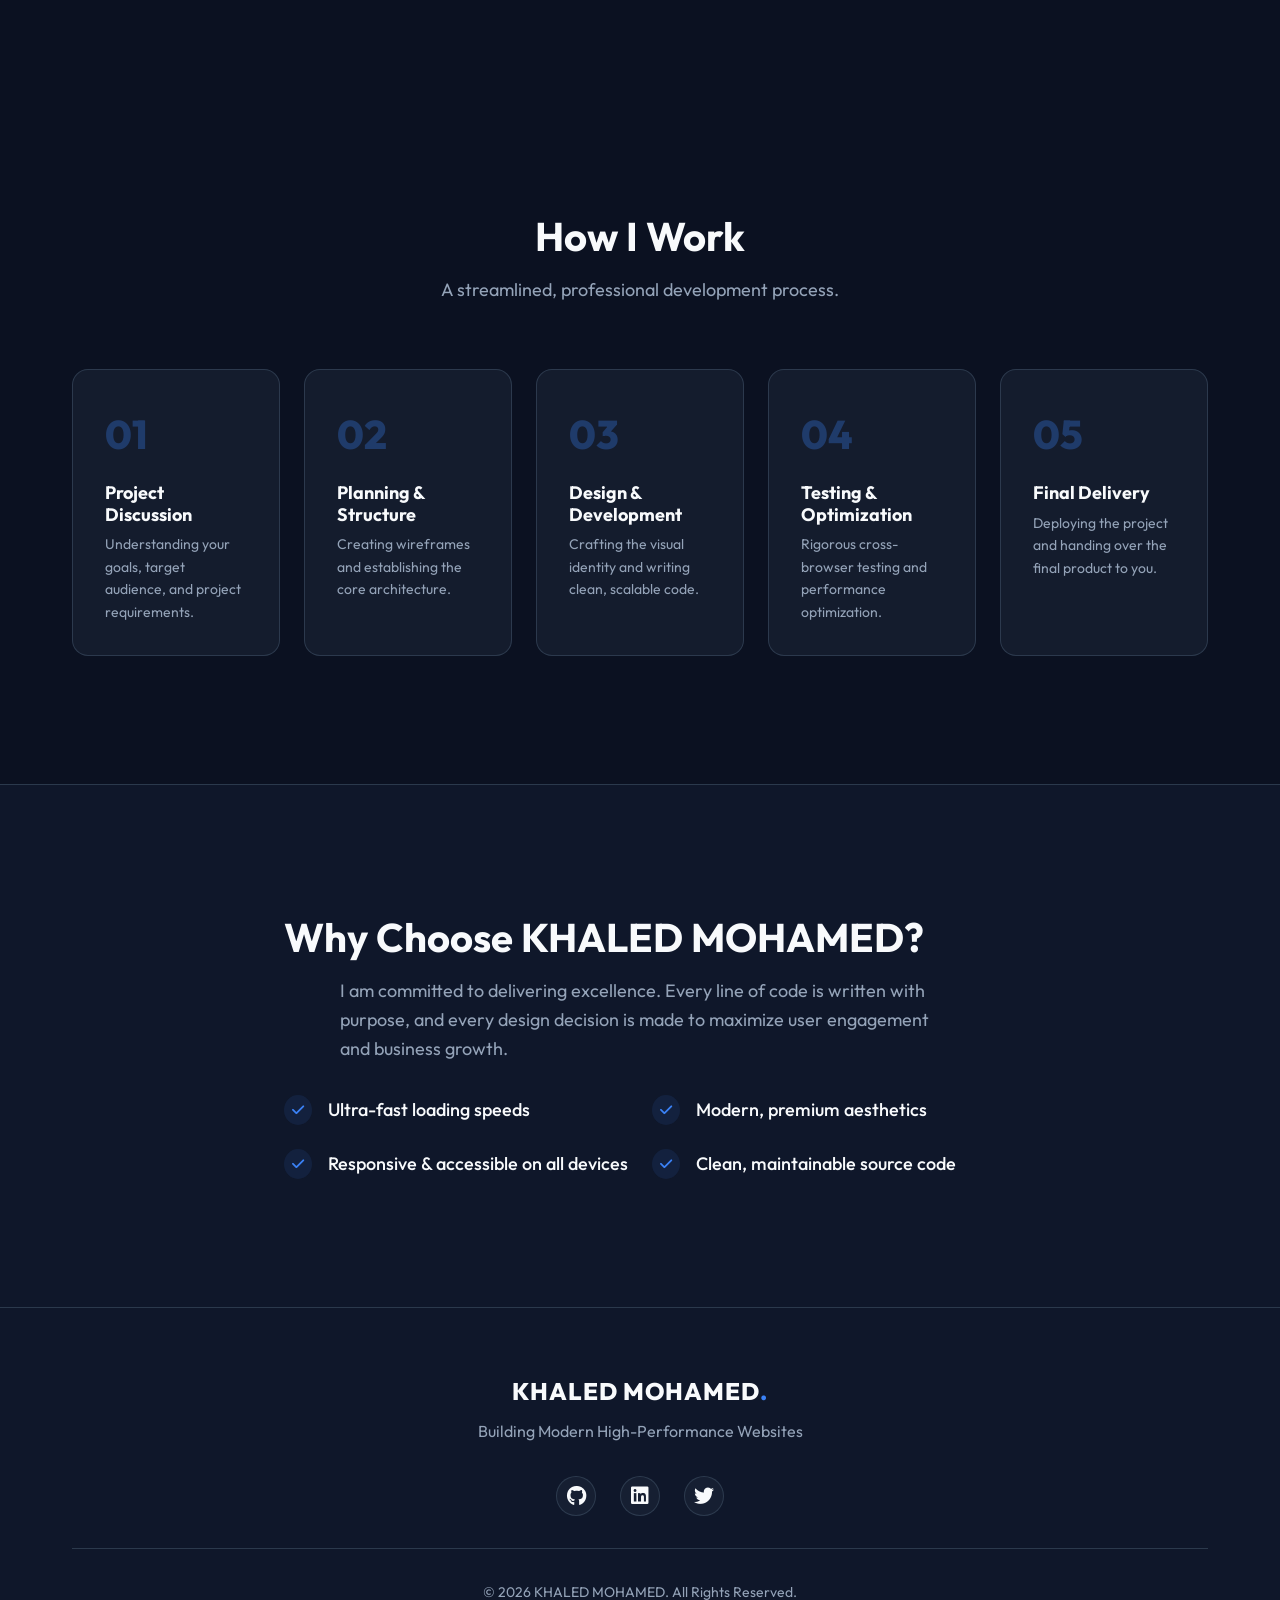
==== commit 9185e43e: "تبديل رابط تم تبديل موقع المعلم احمد عبد الرحمن بموقع المعلمة غادة" ====
--- a/index.html
+++ b/index.html
@@ -232,13 +232,13 @@
                 <div class="portfolio-card reveal">
                     <div class="portfolio-img-wrapper">
                         <div class="portfolio-placeholder" style="background: linear-gradient(45deg, #4c1d95, #8b5cf6);">
-                            <span class="preview-text">Math Mentor</span>
+                            <span class="preview-text" data-i18n="proj_ghada_title">Ghada Portfolio</span>
                         </div>
                     </div>
                     <div class="portfolio-info">
-                        <h3>Math Mentor Portfolio</h3>
-                        <p data-i18n="proj_math_desc">A professional hub for a mathematics educator, featuring resources and contact details.</p>
-                        <a href="https://math-mentor-portfolio.vercel.app/" target="_blank" class="btn btn-outline" data-i18n="btn_live_site">View Live Site <i class="fa-solid fa-arrow-up-right-from-square"></i></a>
+                        <h3 data-i18n="proj_ghada_title">Ghada Portfolio</h3>
+                        <p data-i18n="proj_ghada_desc">A professional multi-lingual portfolio for a Quran and Tajweed educator.</p>
+                        <a href="https://ghada1.vercel.app/" target="_blank" class="btn btn-outline" data-i18n="btn_live_site">View Live Site <i class="fa-solid fa-arrow-up-right-from-square"></i></a>
                     </div>
                 </div>
 
